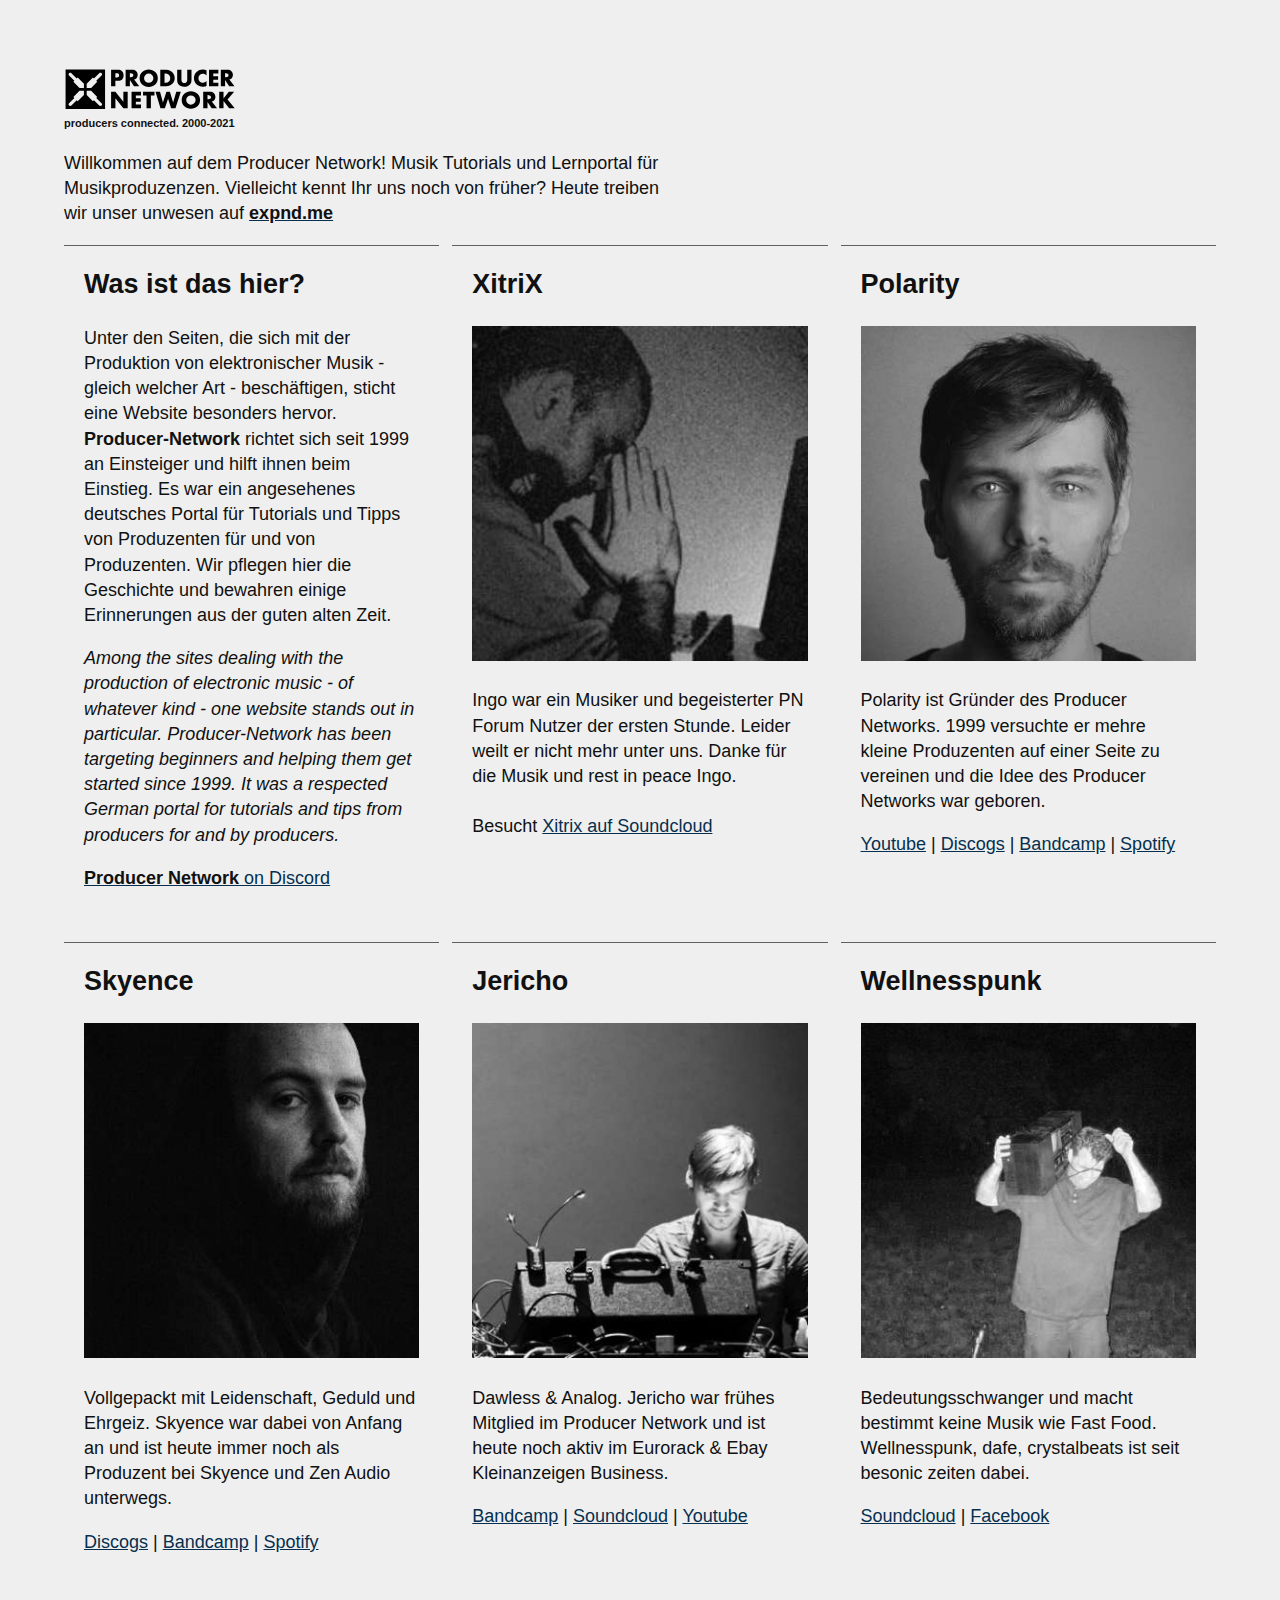
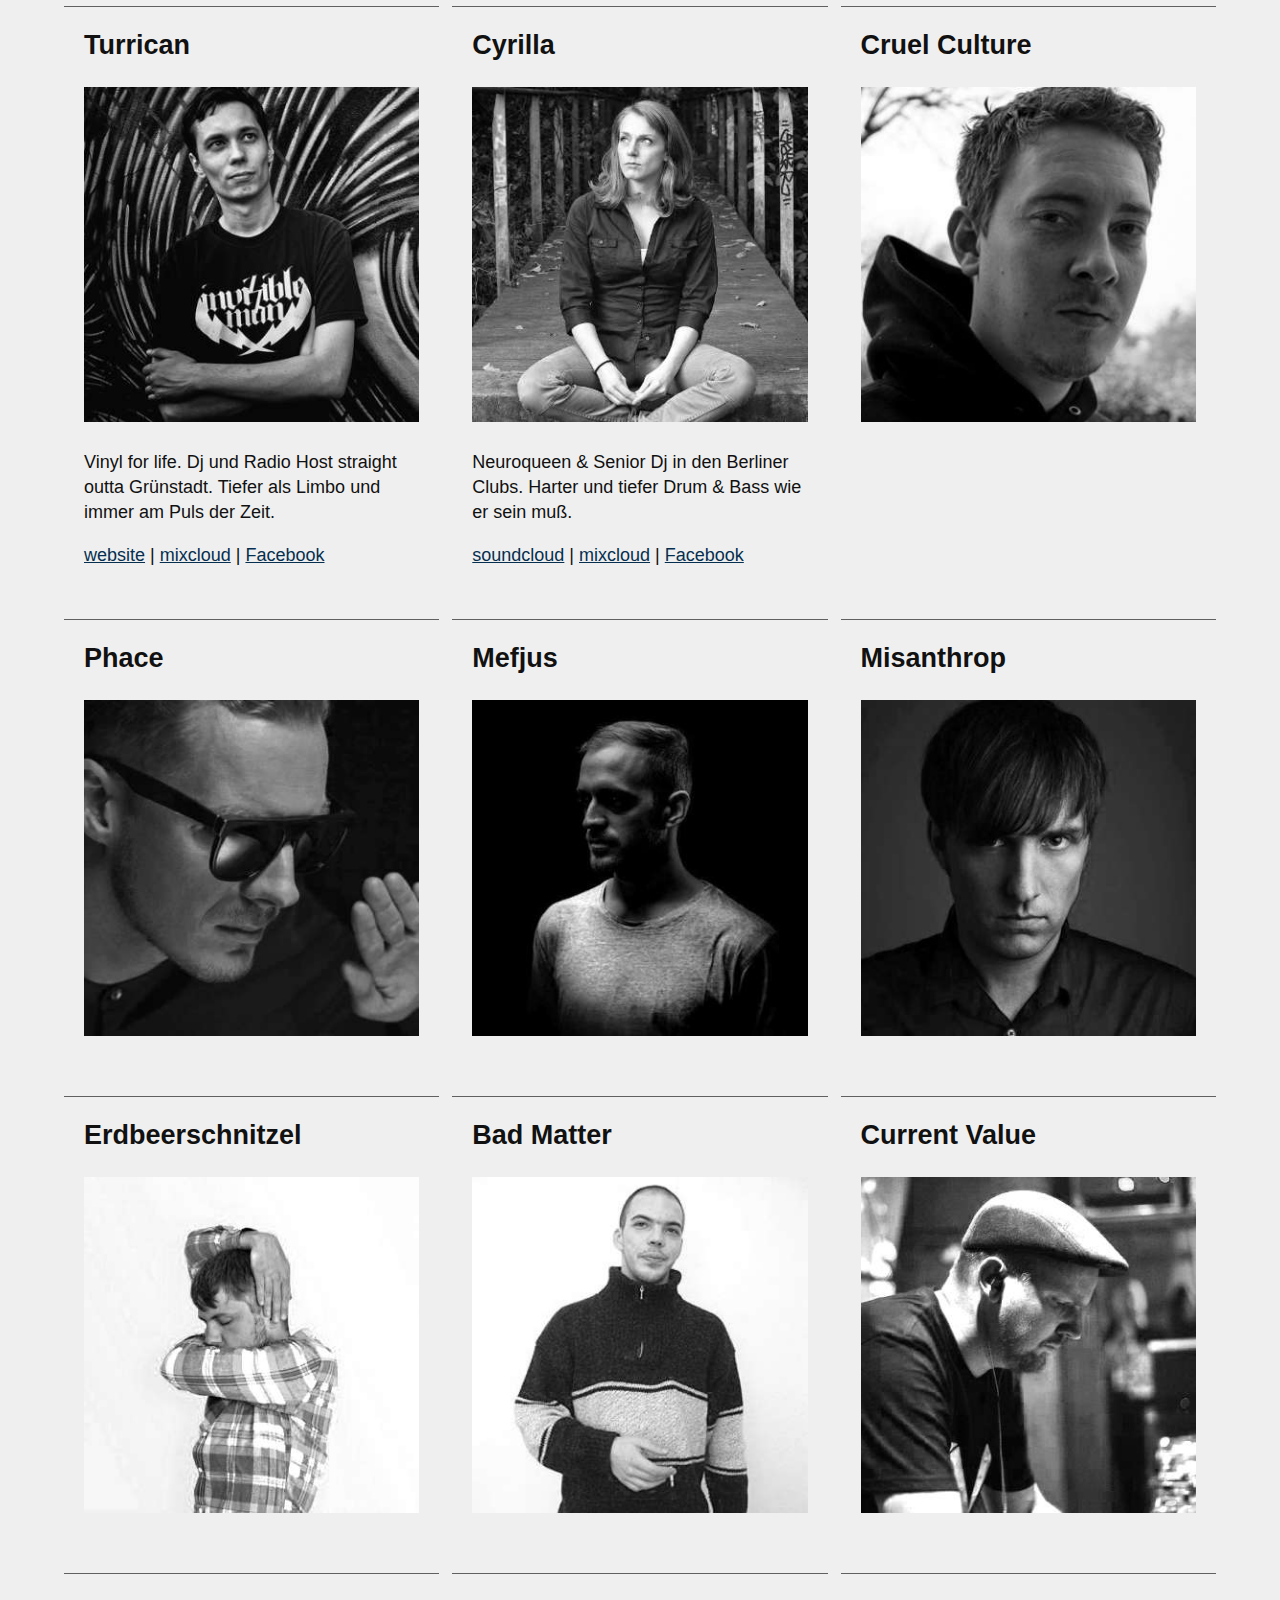
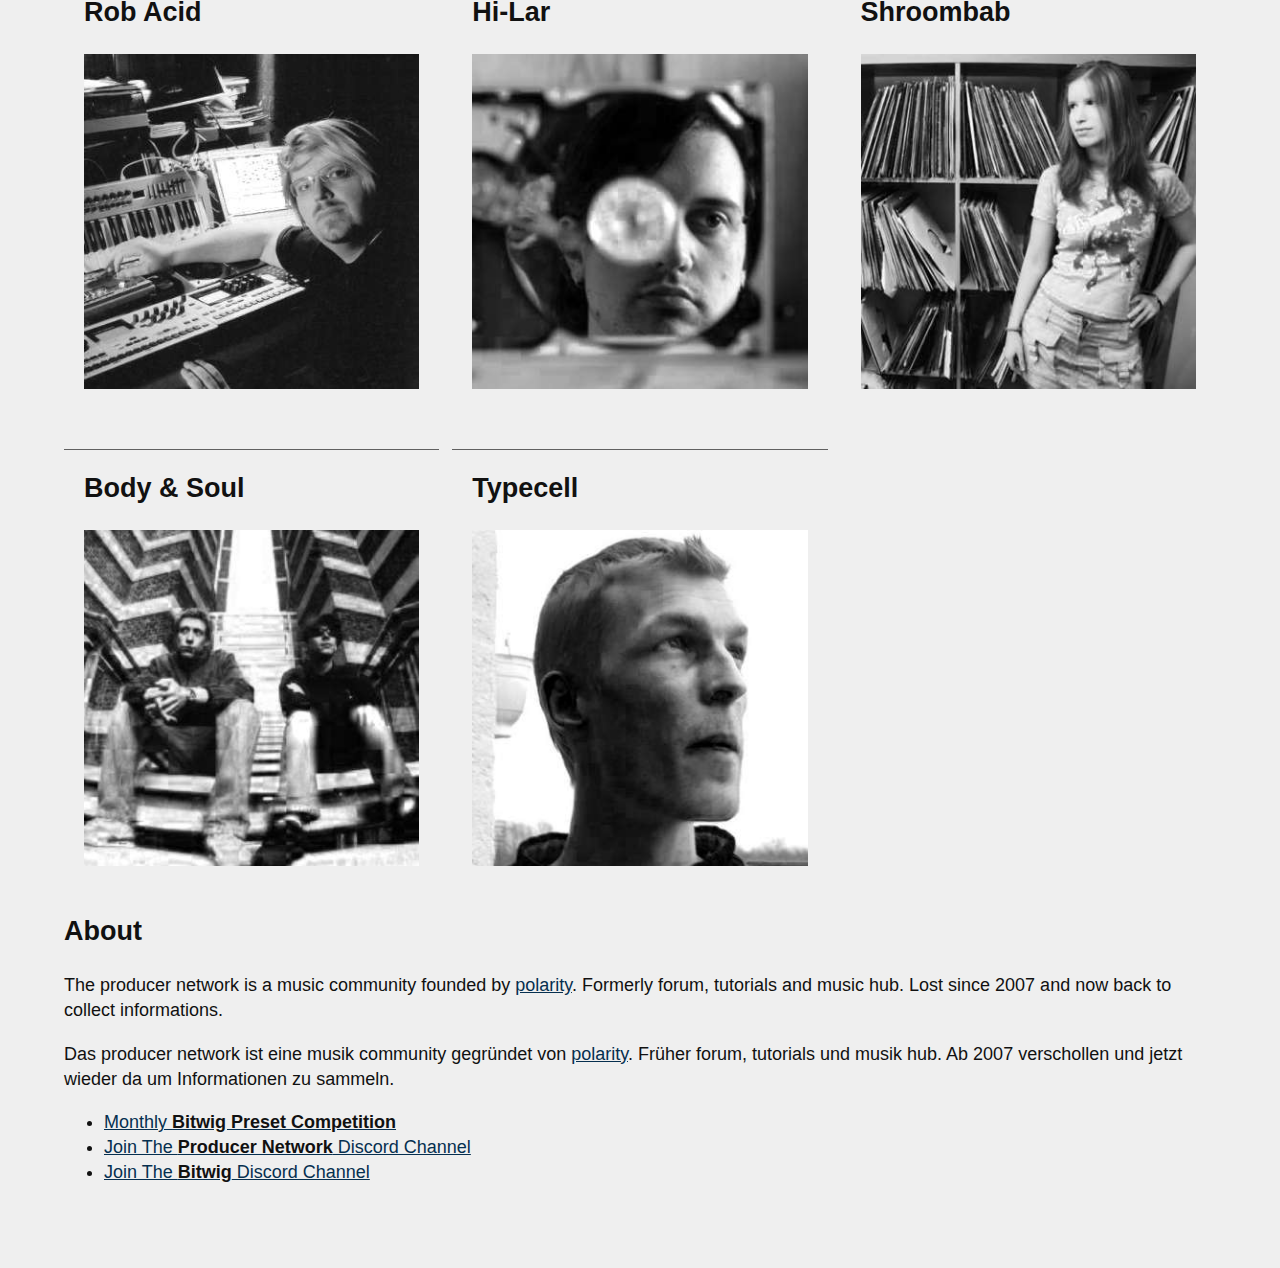
==== index.html @ 063a02df "first commit yo" ====
<!DOCTYPE html>
<html>

<head>
	<title>Producer Network - Musik machen lernen & Tutorials für Anfänger</title>
	<meta name="viewport" content="width=device-width, initial-scale=1.0">
	<link rel="stylesheet" type="text/css" href="css/reset.css">
	<link href="css/pn-styles.css" rel="stylesheet" type="text/css">
	<meta content="text/html; charset=utf-8" http-equiv="Content-Type">
	<meta content="de-DE" http-equiv="Content-Language">
	<meta name="description" content="Musik Production Tutorials und Lernportal für Musikproduzenten. Mixing, Mastering und Gear.">
	<link rel="icon" type="image/ico" href="https://producer-network.de/favicon.ico">
</head>

<body>
	<header>
		<h1 class="logo">Producer Network</h1>
		<p class="subline" style="margin-bottom: 20px;">producers connected. 2000-2021</p>
		<section class="intro">
			<p>Willkommen auf dem Producer Network! Musik Tutorials und Lernportal für Musikproduzenzen. Vielleicht kennt Ihr uns noch von früher? Heute treiben wir unser unwesen
				auf <a href="https://expnd.me"><b>expnd.me</b></a></p>
		</section>
	</header>
	<main>
		<article>
			<h2>Was ist das hier?</h2>
			<p>Unter den Seiten, die sich mit der Produktion von elektronischer Musik - gleich welcher Art - beschäftigen,
				sticht eine Website besonders hervor. <b>Producer-Network</b> richtet sich seit 1999 an Einsteiger und hilft
				ihnen beim Einstieg. Es war&nbsp;ein angesehenes deutsches Portal für Tutorials und Tipps von Produzenten für
				und von Produzenten. Wir pflegen hier die Geschichte und bewahren einige Erinnerungen aus der guten alten Zeit.
			</p>
			<p><i>Among the sites dealing with the production of electronic music - of whatever kind - one website stands out
					in particular. Producer-Network has been targeting beginners and helping them get started since 1999. It was a
					respected German portal for tutorials and tips from producers for and by producers.</i></p>
			<p><a href="https://discord.gg/0mh7aOgyrgJc8cQM" target="_blank"><b>Producer Network</b> on Discord</a>
			</p>
		</article>

		<article>
			<h2>XitriX</h2>
			<img src="artist/xitrix.jpg" class="cover">
			<p>Ingo war ein Musiker und begeisterter PN Forum Nutzer der ersten Stunde. Leider weilt er nicht mehr unter uns. Danke für die Musik und rest in peace Ingo. 
				<br><br>Besucht <a href="https://soundcloud.com/user-917583318" target="_blank">Xitrix auf Soundcloud</a> </p>
		</article>

		<article>
			<h2>Polarity</h2>
			<img src="artist/polarity.jpg" class="cover">
			<p>Polarity ist Gründer des Producer Networks. 1999 versuchte er mehre kleine Produzenten auf einer Seite zu vereinen und die Idee des Producer Networks war geboren. </p>
			<p>
				<a href="https://www.youtube.com/user/polaritydnb">Youtube</a>
				 | <a href="https://www.discogs.com/artist/155494-Polarity-3">Discogs</a>
				 | <a href="https://polarity.bandcamp.com/" target="_blank">Bandcamp</a>
				 | <a href="https://open.spotify.com/artist/7kifM7KP1kF8F7qjFotaUl" target="_blank">Spotify</a>
			</p>
		</article>
		<article>
			<h2>Skyence</h2>
			<img src="artist/skyence.jpg" class="cover">
			<p>Vollgepackt mit Leidenschaft, Geduld und Ehrgeiz. Skyence war dabei von Anfang an und ist heute immer noch als Produzent bei Skyence und Zen Audio unterwegs.</p>
			<p>
				<a href="https://www.discogs.com/de/artist/826879-Skyence">Discogs</a>
				 | <a href="https://skyence.bandcamp.com/" target="_blank">Bandcamp</a>
				 | <a href="https://open.spotify.com/artist/5b1kpSVXnf68qJIWETcDac" target="_blank">Spotify</a>
			</p>
		</article>
		<article>
			<h2>Jericho</h2>
			<img src="artist/jericho.jpg" class="cover">
			<p>Dawless & Analog. Jericho war frühes Mitglied im Producer Network und ist heute noch aktiv im Eurorack & Ebay Kleinanzeigen Business.</p>
			<p>
				<a href="https://jericho2k.bandcamp.com/releases" target="_blank">Bandcamp</a>
				 | <a href="https://soundcloud.com/jericho2k/tracks" target="_blank">Soundcloud</a>
				 | <a href="https://www.youtube.com/user/jericho2x2">Youtube</a>
			</p>
		</article>
		<article>
			<h2>Wellnesspunk</h2>
			<img src="artist/wellnesspunk.jpg" class="cover">
			<p>Bedeutungsschwanger und macht bestimmt keine Musik wie Fast Food. Wellnesspunk, dafe, crystalbeats ist seit besonic zeiten dabei.</p>
			<p>
				<a href="https://soundcloud.com/wellnesspunk" target="_blank">Soundcloud</a>
					| <a href="https://www.facebook.com/wellnesspunk" target="_blank">Facebook</a>
			</p>
		</article>
		<article>
			<h2>Turrican</h2>
			<img src="artist/turrican.jpg" class="cover">
			<p>Vinyl for life. Dj und Radio Host straight outta Grünstadt. Tiefer als Limbo und immer am Puls der Zeit.</p>
			<p>
				<a href="http://www.urbanpoetry.de/">website</a>
				 | <a href="https://www.mixcloud.com/clemens-donat-ressin/" target="_blank">mixcloud</a>
				 | <a href="https://www.facebook.com/turricanupr" target="_blank">Facebook</a>
			</p>
		</article>
		<article>
			<h2>Cyrilla</h2>
			<img src="artist/cyrilla.jpg" class="cover">
			<p>Neuroqueen & Senior Dj in den Berliner Clubs. Harter und tiefer Drum & Bass wie er sein muß.</p>
			<p>
				<a href="https://soundcloud.com/dj-cyrilla">soundcloud</a>
					| <a href="https://www.mixcloud.com/Cyrilla/" target="_blank">mixcloud</a>
					| <a href="https://www.facebook.com/cyrilladnb" target="_blank">Facebook</a>
			</p>
		</article>
		<article>
			<h2>Cruel Culture</h2>
			<img src="artist/cruelculture.jpg" class="cover">
		</article>
		<article>
			<h2>Phace</h2>
			<img src="artist/phace.jpg" class="cover">
		</article>
		<article>
			<h2>Mefjus</h2>
			<img src="artist/mefjus.jpg" class="cover">
		</article>
		<article>
			<h2>Misanthrop</h2>
			<img src="artist/misanthrop.jpg" class="cover">
		</article>
		<article>
			<h2>Erdbeerschnitzel</h2>
			<img src="artist/erdbeerschnitzel.jpg" class="cover">
		</article>
		<article>
			<h2>Bad Matter</h2>
			<img src="artist/badmatter.jpg" class="cover">
		</article>
		<article>
			<h2>Current Value</h2>
			<img src="artist/currentvalue.jpg" class="cover">
		</article>
		<article>
			<h2>Rob Acid</h2>
			<img src="artist/robacid.jpg" class="cover">
		</article>
		<article>
			<h2>Hi-Lar</h2>
			<img src="artist/hilar.jpg" class="cover">
		</article>
		<article>
			<h2>Shroombab</h2>
			<img src="artist/shroombab.jpg" class="cover">
		</article>
		<article>
			<h2>Body & Soul</h2>
			<img src="artist/bodysoul.jpg" class="cover">
		</article>
		<article>
			<h2>Typecell</h2>
			<img src="artist/typecell.jpg" class="cover">
		</article>
	</main>
	<section>
		<h2>About</h2>
		<p>The producer network is a music community founded by <a href="https://polarity-dnb.de/">polarity</a>. Formerly
			forum, tutorials and music hub. Lost since 2007 and now
			back to collect informations.</p>
		<p>Das producer network ist eine musik community gegründet von <a href="https://polarity-dnb.de/">polarity</a>.
			Früher forum, tutorials und musik hub. Ab 2007 verschollen und
			jetzt wieder da um Informationen zu sammeln.</p>
		<ul>
			<li>
				<a href="bitwig-monthly-presets.html">Monthly <b>Bitwig Preset Competition</b> </a>
			</li>
			<li>
				<a href="https://discord.gg/0mh7aOgyrgJc8cQM">Join The <b>Producer Network</b> Discord Channel</a>
			</li>
			<li>
				<a href="https://discord.gg/0g2ZPafIN3eWParf">Join The <b>Bitwig</b> Discord Channel</a>
			</li>
		</ul>
	</section>
---- css/pn-styles.css ----
* {
    color: #111;
    margin-top: 0px;
    width: 100%;
}

body {
    font-size: 18px;
    padding: 5%;
    background-color: #efefef;
}

.logo {
    background: url(../img/producer-network-logo.svg);
    background-repeat: no-repeat;
    background-size: contain;
    overflow: hidden;
    text-indent: 100%;
    white-space: nowrap;
    margin-left: -4px;
}

article {
    box-sizing: border-box;
    border-top: 1px solid #606060;
    max-width: 300px;
    padding: 20px;
    max-width: 400px;
}

main {
    display: grid;
    grid-template-columns: repeat(auto-fit, minmax(375px, 1fr));
    grid-column-gap: 1vw;
    grid-row-gap: 1vw;
    box-sizing: border-box;
}

.cover {
    max-width: 100%;
    margin-bottom: 20px;
}

section,
		header {
}

body {
    margin: 0;
    box-sizing: border-box;
}

p.subline {
    margin-top: -23px;
    font-weight: bold;
    font-size: 11px;
}

section.intro {
    width: 100%;
}

header {
}

section.intro {
    display: flex;
    width: 100%;
}

header {
    max-width: 600px;
}
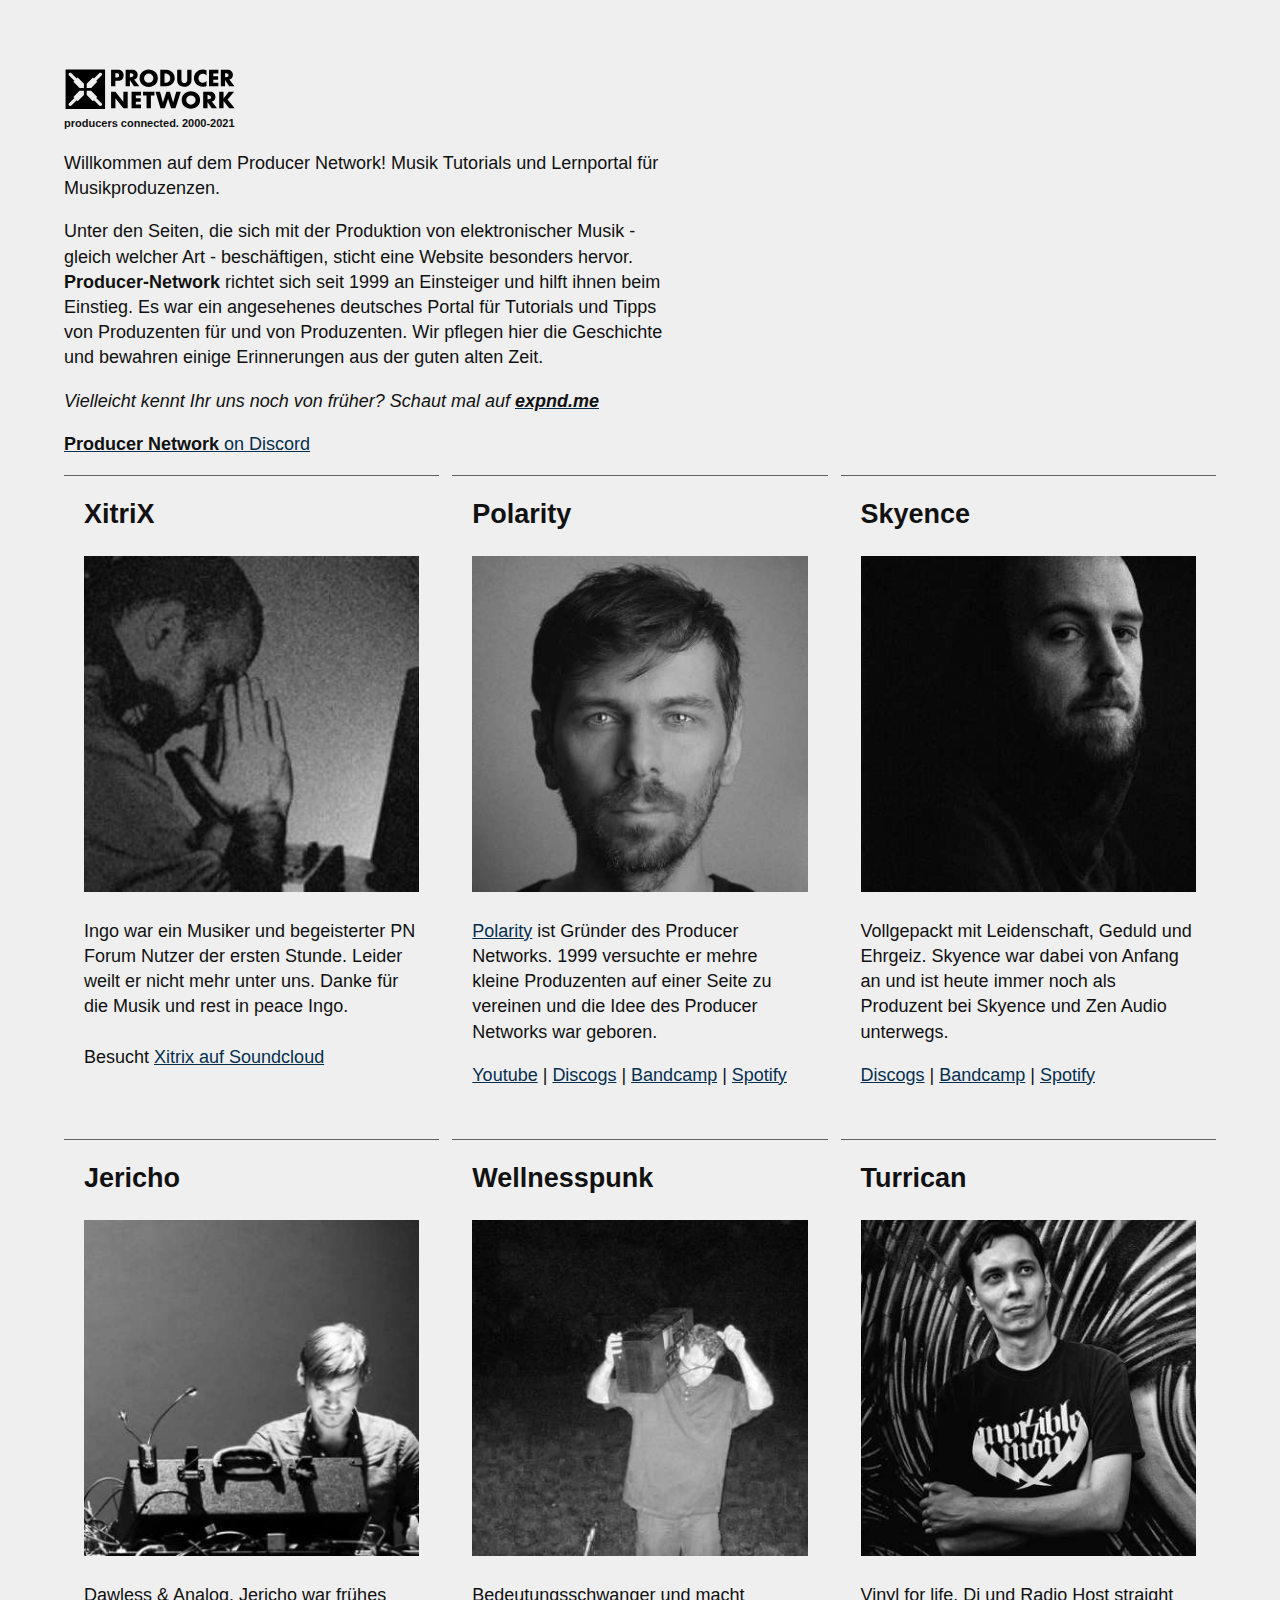
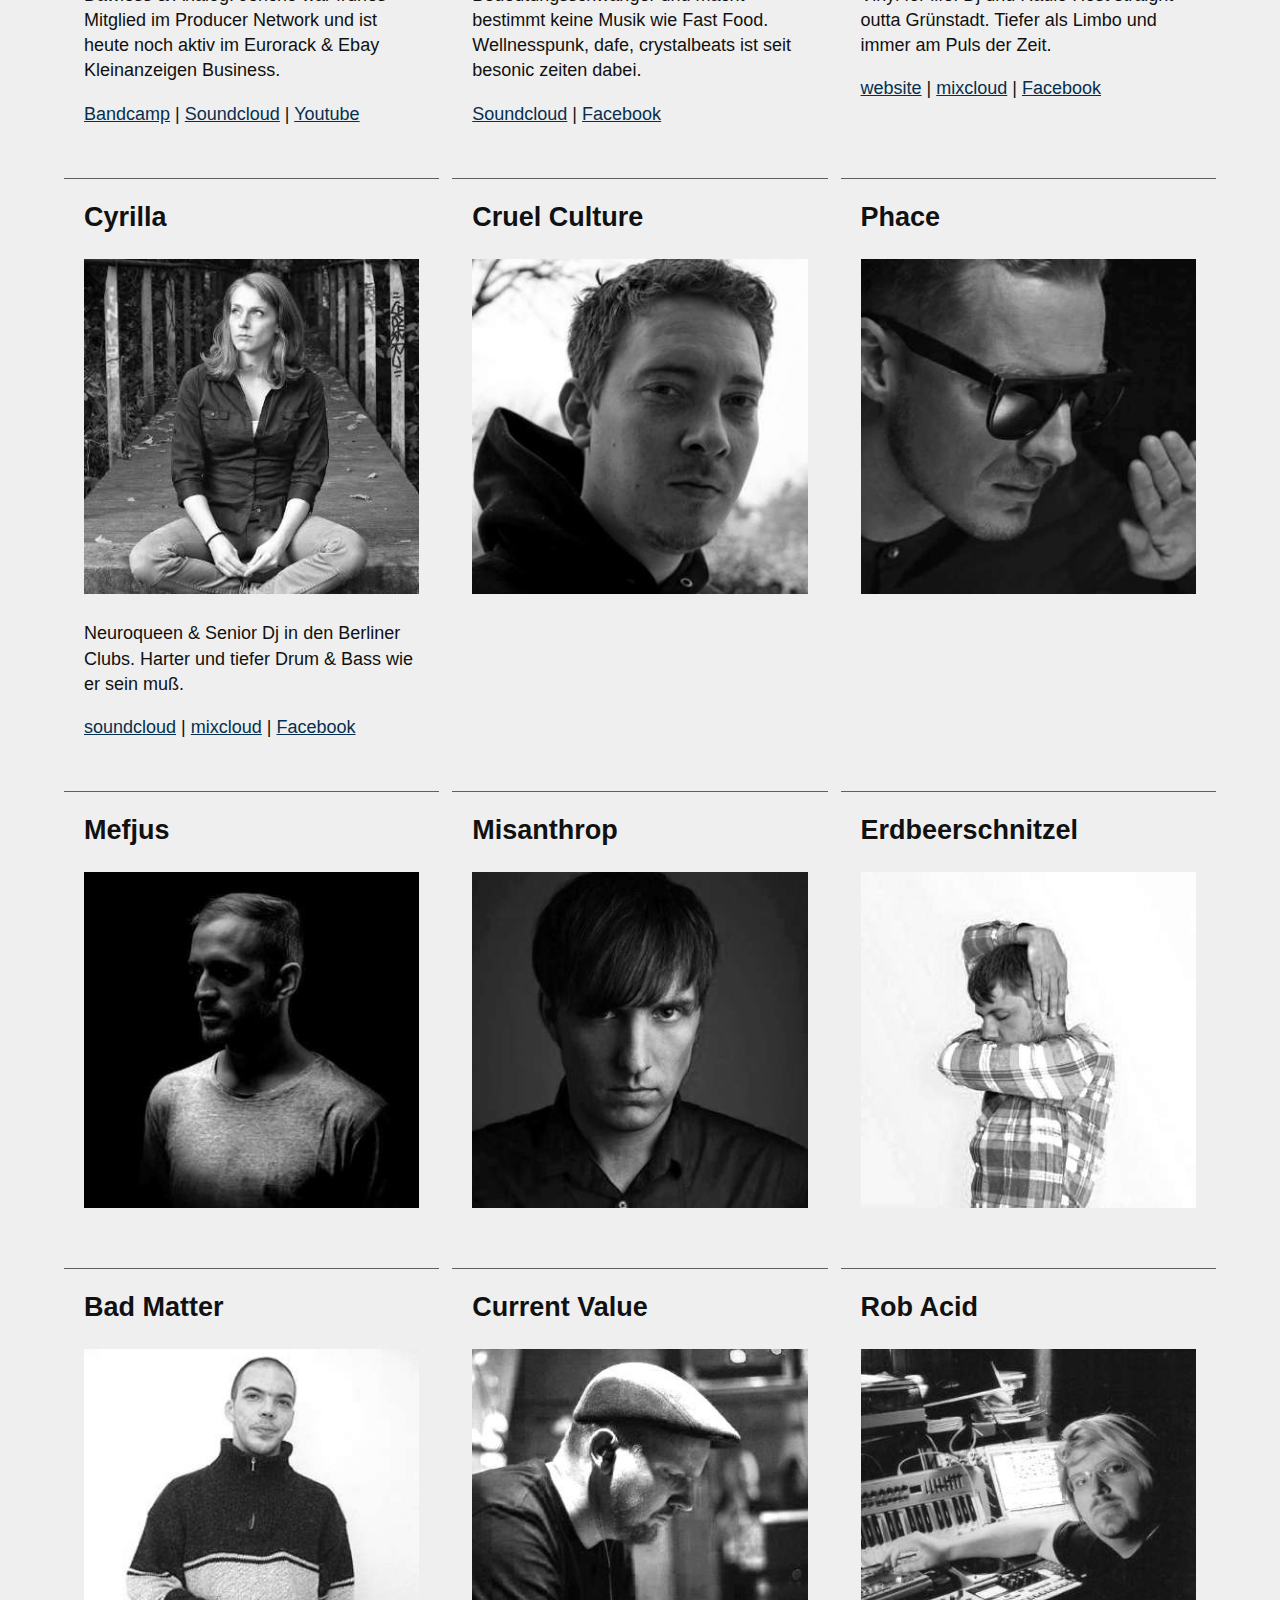
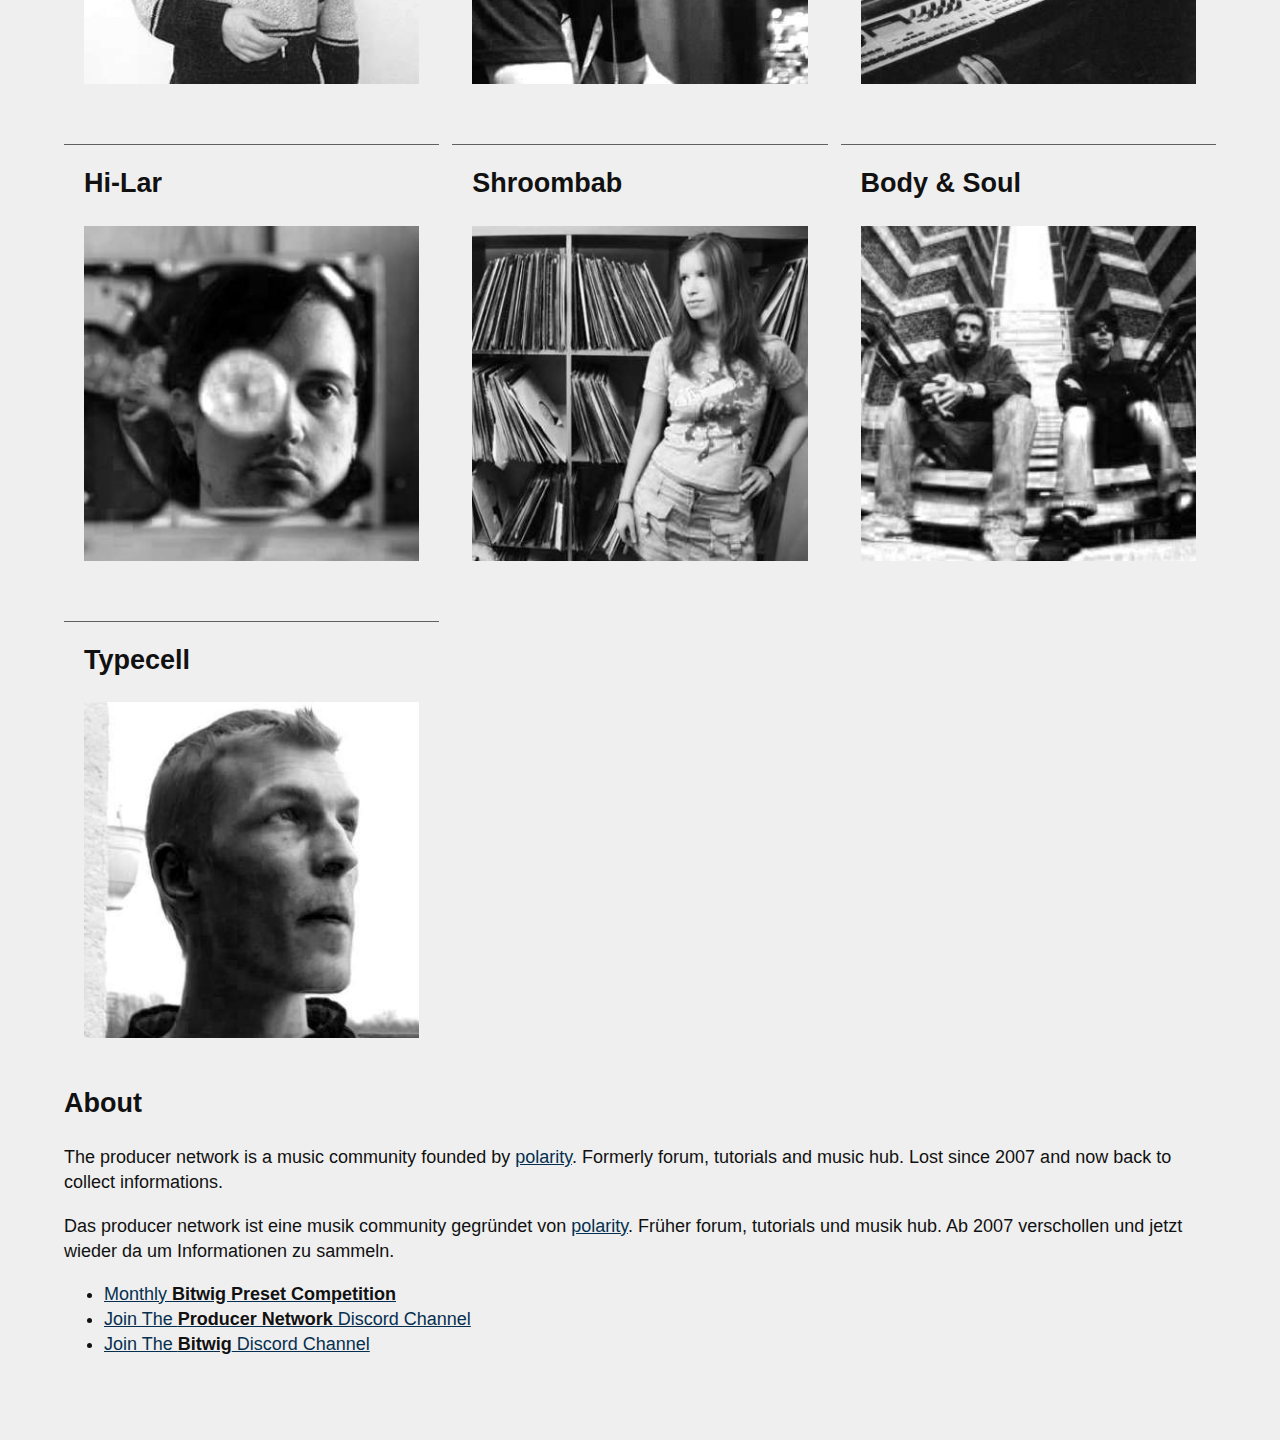
==== commit 29867608: "intro update" ====
--- a/index.html
+++ b/index.html
@@ -17,25 +17,19 @@
 		<h1 class="logo">Producer Network</h1>
 		<p class="subline" style="margin-bottom: 20px;">producers connected. 2000-2021</p>
 		<section class="intro">
-			<p>Willkommen auf dem Producer Network! Musik Tutorials und Lernportal für Musikproduzenzen. Vielleicht kennt Ihr uns noch von früher? Heute treiben wir unser unwesen
-				auf <a href="https://expnd.me"><b>expnd.me</b></a></p>
+			<p>Willkommen auf dem Producer Network! Musik Tutorials und Lernportal für Musikproduzenzen.</p>
+				<p>Unter den Seiten, die sich mit der Produktion von elektronischer Musik - gleich welcher Art - beschäftigen,
+					sticht eine Website besonders hervor. <b>Producer-Network</b> richtet sich seit 1999 an Einsteiger und hilft
+					ihnen beim Einstieg. Es war&nbsp;ein angesehenes deutsches Portal für Tutorials und Tipps von Produzenten für
+					und von Produzenten. Wir pflegen hier die Geschichte und bewahren einige Erinnerungen aus der guten alten Zeit.
+				</p>
+				<p><i>Vielleicht kennt Ihr uns noch von früher? Schaut mal auf <a href="https://expnd.me"><b>expnd.me</b></a></i></p>
+				<p><a href="https://discord.gg/0mh7aOgyrgJc8cQM" target="_blank"><b>Producer Network</b> on Discord</a>
+				</p>
+		
 		</section>
 	</header>
 	<main>
-		<article>
-			<h2>Was ist das hier?</h2>
-			<p>Unter den Seiten, die sich mit der Produktion von elektronischer Musik - gleich welcher Art - beschäftigen,
-				sticht eine Website besonders hervor. <b>Producer-Network</b> richtet sich seit 1999 an Einsteiger und hilft
-				ihnen beim Einstieg. Es war&nbsp;ein angesehenes deutsches Portal für Tutorials und Tipps von Produzenten für
-				und von Produzenten. Wir pflegen hier die Geschichte und bewahren einige Erinnerungen aus der guten alten Zeit.
-			</p>
-			<p><i>Among the sites dealing with the production of electronic music - of whatever kind - one website stands out
-					in particular. Producer-Network has been targeting beginners and helping them get started since 1999. It was a
-					respected German portal for tutorials and tips from producers for and by producers.</i></p>
-			<p><a href="https://discord.gg/0mh7aOgyrgJc8cQM" target="_blank"><b>Producer Network</b> on Discord</a>
-			</p>
-		</article>
-
 		<article>
 			<h2>XitriX</h2>
 			<img src="artist/xitrix.jpg" class="cover">
@@ -46,7 +40,7 @@
 		<article>
 			<h2>Polarity</h2>
 			<img src="artist/polarity.jpg" class="cover">
-			<p>Polarity ist Gründer des Producer Networks. 1999 versuchte er mehre kleine Produzenten auf einer Seite zu vereinen und die Idee des Producer Networks war geboren. </p>
+			<p><a href="https://polarity-dnb.de">Polarity</a> ist Gründer des Producer Networks. 1999 versuchte er mehre kleine Produzenten auf einer Seite zu vereinen und die Idee des Producer Networks war geboren. </p>
 			<p>
 				<a href="https://www.youtube.com/user/polaritydnb">Youtube</a>
 				 | <a href="https://www.discogs.com/artist/155494-Polarity-3">Discogs</a>
--- a/css/pn-styles.css
+++ b/css/pn-styles.css
@@ -41,10 +41,6 @@
     margin-bottom: 20px;
 }
 
-section,
-		header {
-}
-
 body {
     margin: 0;
     box-sizing: border-box;
@@ -58,13 +54,6 @@
 
 section.intro {
     width: 100%;
-}
-
-header {
-}
-
-section.intro {
-    display: flex;
     width: 100%;
 }
 
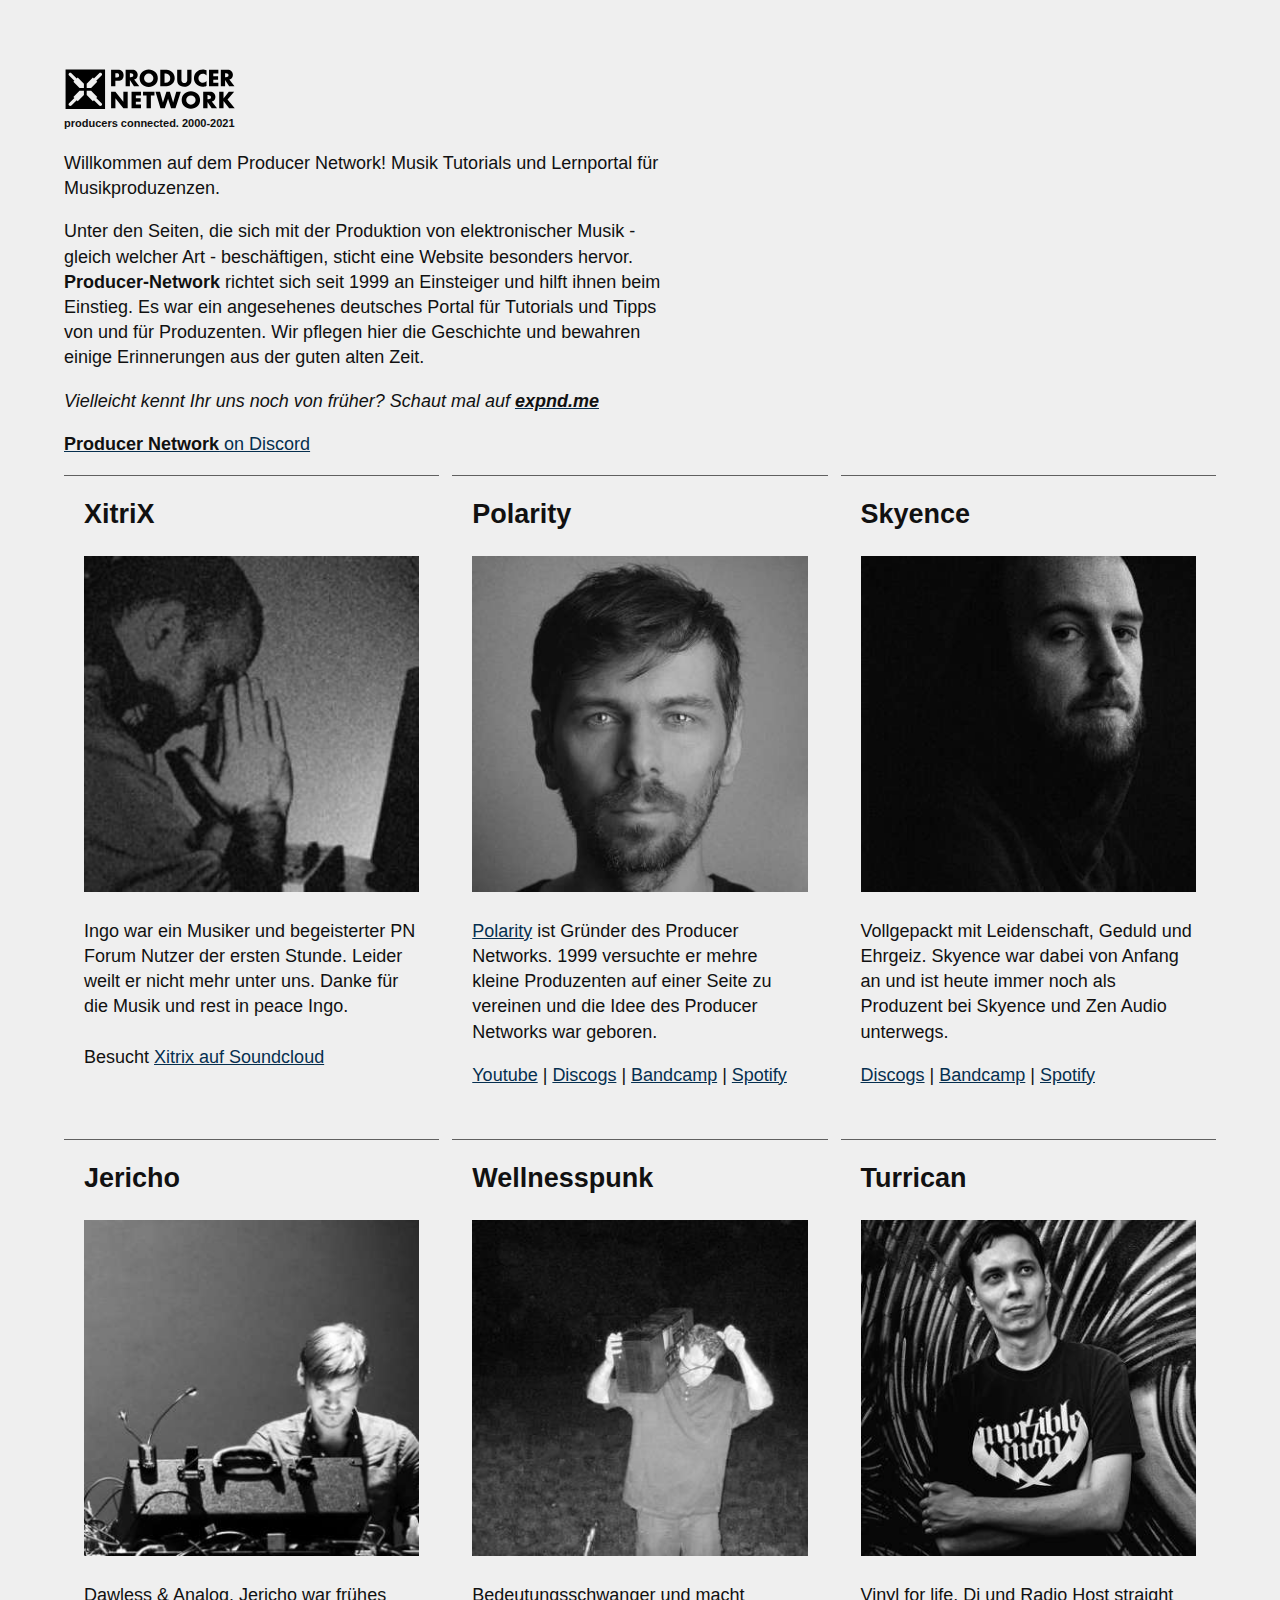
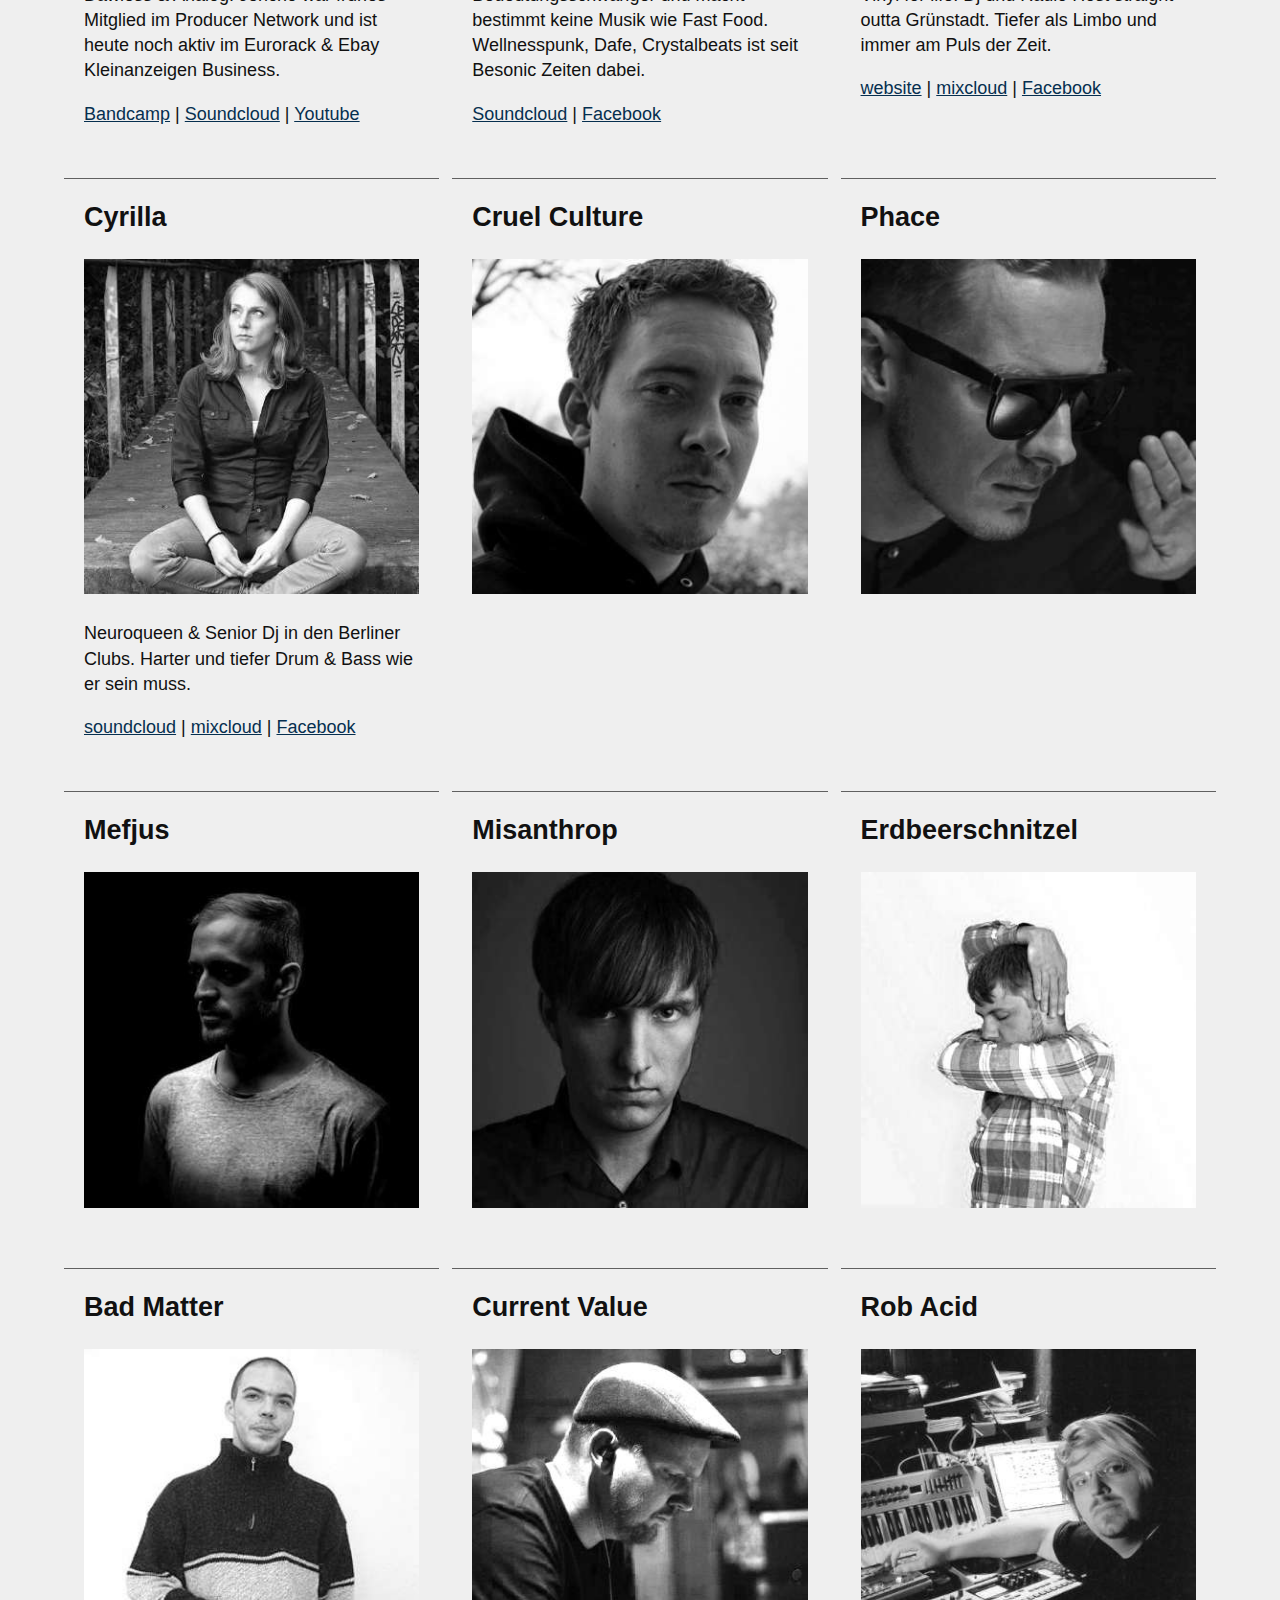
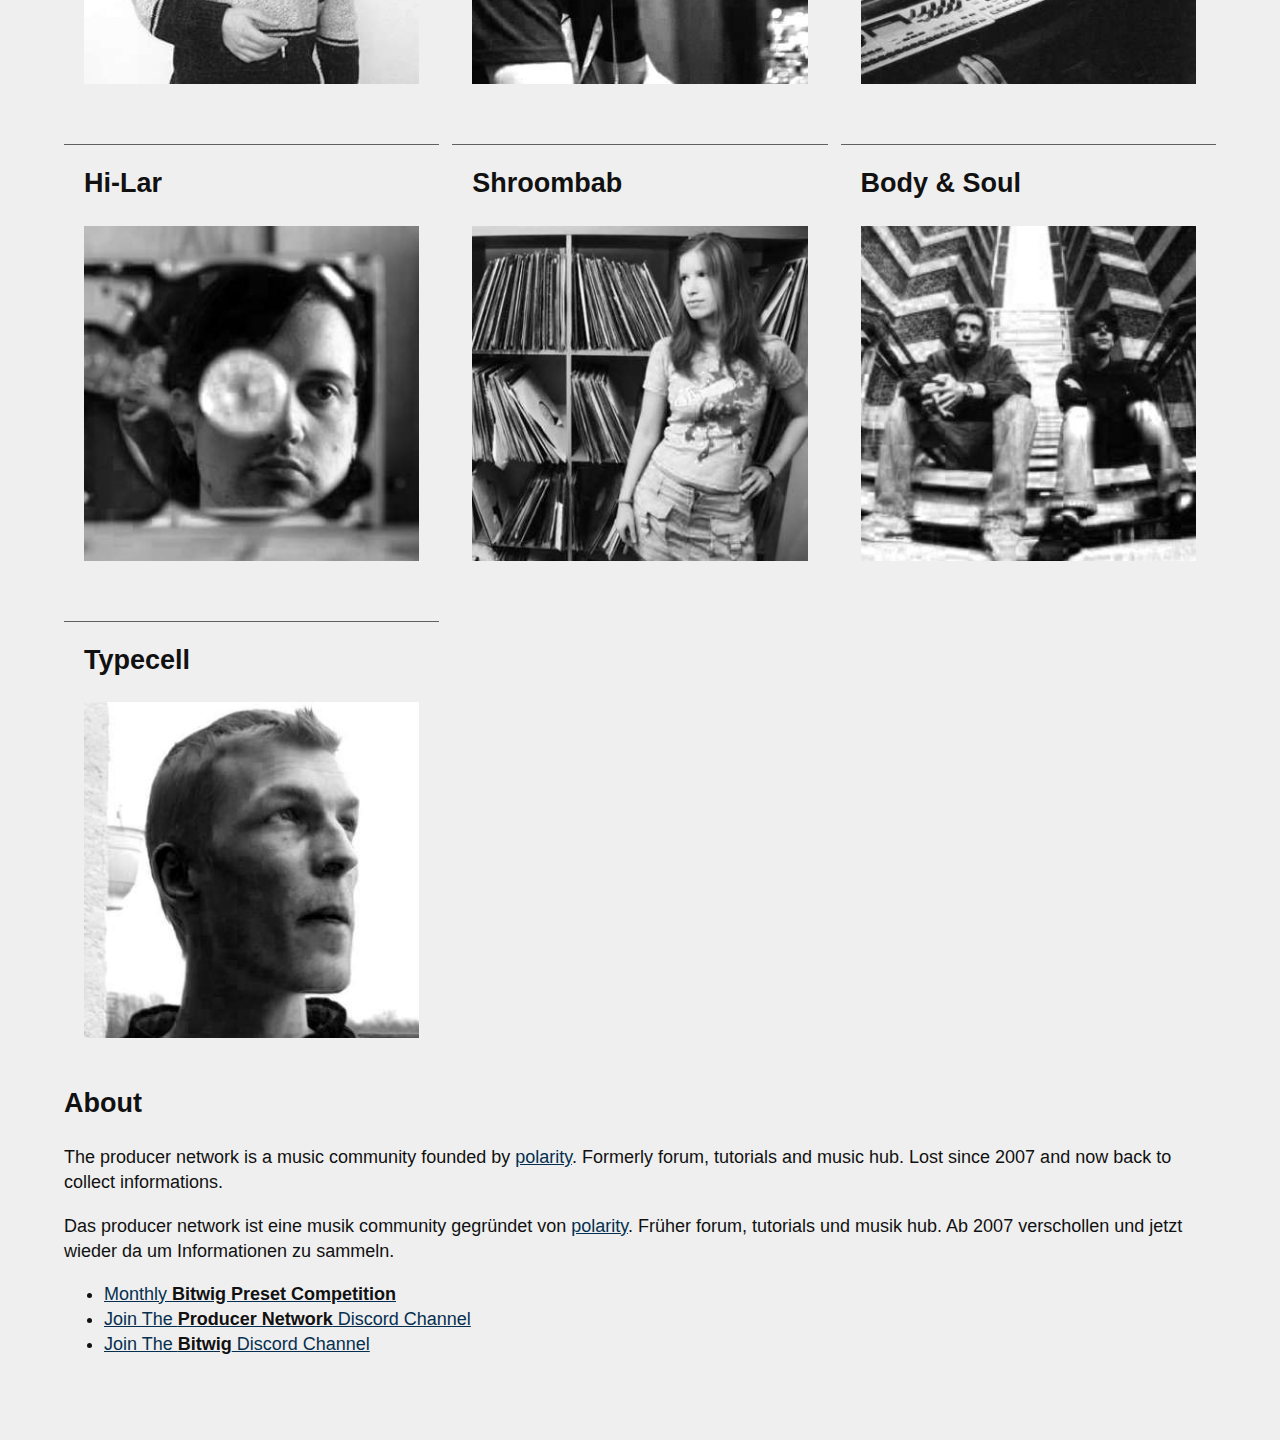
==== commit 19ea6626: "wordings" ====
--- a/index.html
+++ b/index.html
@@ -20,8 +20,8 @@
 			<p>Willkommen auf dem Producer Network! Musik Tutorials und Lernportal für Musikproduzenzen.</p>
 				<p>Unter den Seiten, die sich mit der Produktion von elektronischer Musik - gleich welcher Art - beschäftigen,
 					sticht eine Website besonders hervor. <b>Producer-Network</b> richtet sich seit 1999 an Einsteiger und hilft
-					ihnen beim Einstieg. Es war&nbsp;ein angesehenes deutsches Portal für Tutorials und Tipps von Produzenten für
-					und von Produzenten. Wir pflegen hier die Geschichte und bewahren einige Erinnerungen aus der guten alten Zeit.
+					ihnen beim Einstieg. Es war&nbsp;ein angesehenes deutsches Portal für Tutorials und Tipps von und für Produzenten. 
+					Wir pflegen hier die Geschichte und bewahren einige Erinnerungen aus der guten alten Zeit.
 				</p>
 				<p><i>Vielleicht kennt Ihr uns noch von früher? Schaut mal auf <a href="https://expnd.me"><b>expnd.me</b></a></i></p>
 				<p><a href="https://discord.gg/0mh7aOgyrgJc8cQM" target="_blank"><b>Producer Network</b> on Discord</a>
@@ -71,7 +71,7 @@
 		<article>
 			<h2>Wellnesspunk</h2>
 			<img src="artist/wellnesspunk.jpg" class="cover">
-			<p>Bedeutungsschwanger und macht bestimmt keine Musik wie Fast Food. Wellnesspunk, dafe, crystalbeats ist seit besonic zeiten dabei.</p>
+			<p>Bedeutungsschwanger und macht bestimmt keine Musik wie Fast Food. Wellnesspunk, Dafe, Crystalbeats ist seit Besonic Zeiten dabei.</p>
 			<p>
 				<a href="https://soundcloud.com/wellnesspunk" target="_blank">Soundcloud</a>
 					| <a href="https://www.facebook.com/wellnesspunk" target="_blank">Facebook</a>
@@ -90,7 +90,7 @@
 		<article>
 			<h2>Cyrilla</h2>
 			<img src="artist/cyrilla.jpg" class="cover">
-			<p>Neuroqueen & Senior Dj in den Berliner Clubs. Harter und tiefer Drum & Bass wie er sein muß.</p>
+			<p>Neuroqueen & Senior Dj in den Berliner Clubs. Harter und tiefer Drum & Bass wie er sein muss.</p>
 			<p>
 				<a href="https://soundcloud.com/dj-cyrilla">soundcloud</a>
 					| <a href="https://www.mixcloud.com/Cyrilla/" target="_blank">mixcloud</a>
